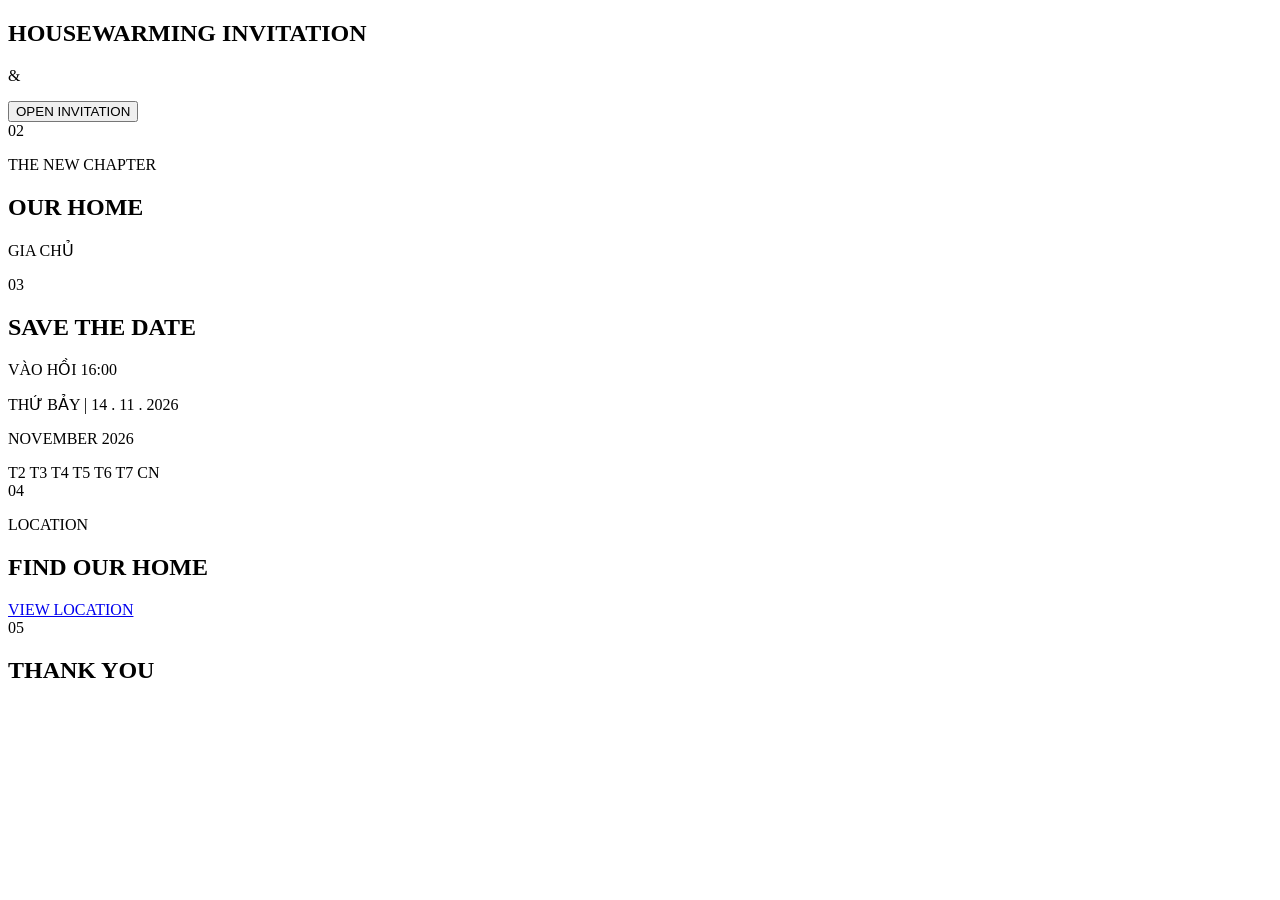
==== index.html @ 976f83f4 "doi_filehtml_raNgoai" ====
<!DOCTYPE html>
<html lang="vi">

<head>
  <meta charset="UTF-8" />
  <meta name="viewport" content="width=device-width, initial-scale=1.0" />
  <meta name="description" content="Housewarming Invitation — Đoàn Văn Phong &amp; Nguyễn Thị Thảo" />
  <title>Housewarming Invitation — Đoàn Văn Phong &amp; Nguyễn Thị Thảo</title>

  <!-- Google Fonts: Cormorant Garamond (Editorial Serif) & Be Vietnam Pro (Clean Sans-Serif hỗ trợ tiếng Việt) -->
  <link rel="preconnect" href="https://fonts.googleapis.com" />
  <link rel="preconnect" href="https://fonts.gstatic.com" crossorigin />
  <link
    href="https://fonts.googleapis.com/css2?family=Be+Vietnam+Pro:wght@300;400;500&family=Cormorant+Garamond:ital,wght@0,300;0,400;0,500;0,600;1,400&display=swap"
    rel="stylesheet" />

  <link rel="stylesheet" href="css/style.css" />
  <link rel="stylesheet" href="css/responsive.css" />
  <link rel="stylesheet" href="css/animations.css" />
</head>

<body>
  <main id="app" class="invitation-canvas">
    <!-- ============================================================
           SECTION 01 — THE INVITATION (Minimalist Cover, No House Photo)
           ============================================================ -->
    <section id="section-invitation" class="editorial-section section-invitation" aria-labelledby="invitation-heading"
      data-section="invitation">
      <div class="paper-card paper-card--cover" data-animate-group>
        <div class="cover-top" data-animate-item>
          <p class="editorial-kicker" id="invitation-subtitle"></p>
          <h1 class="display-heading display-heading--cover" id="invitation-heading">
            HOUSEWARMING INVITATION
          </h1>
        </div>

        <div class="vertical-hairline" aria-hidden="true" data-animate-item></div>

        <div class="cover-hosts" data-animate-item>
          <p class="micro-caption" id="invitation-role-label"></p>
          <div class="hosts-monogram" id="invitation-hosts">
            <span class="host-name" id="invitation-host-1"></span>
            <span class="host-ampersand" id="invitation-host-sep">&amp;</span>
            <span class="host-name" id="invitation-host-2"></span>
          </div>
        </div>

        <div class="vertical-hairline" aria-hidden="true" data-animate-item></div>

        <div class="cover-bottom" data-animate-item>
          <p class="editorial-lead" id="invitation-message"></p>
          <p class="cover-date-stamp" id="invitation-date-stamp"></p>
          <div class="cover-action">
            <button type="button" class="editorial-btn editorial-btn--dark" id="open-invitation-btn"
              data-action="open-invitation">
              OPEN INVITATION
            </button>
          </div>
        </div>
      </div>
    </section>

    <!-- ============================================================
           SECTION 02 — OUR HOME (Editorial Magazine Composition)
           ============================================================ -->
    <section id="section-our-home" class="editorial-section section-our-home" aria-labelledby="our-home-heading"
      data-section="our-home">
      <div class="paper-card paper-card--editorial" data-animate-group>
        <div class="our-home-magazine">
          <header class="our-home-header" data-animate-item>
            <span class="section-numeral" id="our-home-number">02</span>
            <p class="editorial-kicker" id="our-home-eyebrow">THE NEW CHAPTER</p>
            <h2 class="display-heading display-heading--xl" id="our-home-heading">
              OUR HOME
            </h2>
            <p class="editorial-subhead" id="our-home-subtitle"></p>
          </header>

          <div class="our-home-visual" data-animate-item>
            <figure class="editorial-figure editorial-figure--magazine" id="our-home-figure"></figure>
          </div>

          <div class="our-home-story" data-animate-item>
            <div class="story-hosts-signature">
              <span class="micro-caption">GIA CHỦ</span>
              <p class="story-hosts-names" id="our-home-hosts"></p>
            </div>

            <div class="vertical-hairline vertical-hairline--short" aria-hidden="true"></div>

            <p class="body-prose" id="our-home-intro"></p>
            <p class="body-prose body-prose--muted" id="our-home-note"></p>
          </div>
        </div>
      </div>
    </section>

    <!-- ============================================================
           SECTION 03 — THE DATE (Calendar-Style Design — November 2026)
           ============================================================ -->
    <section id="section-date" class="editorial-section section-date" aria-labelledby="date-heading"
      data-section="date">
      <div class="paper-card paper-card--date" data-animate-group>
        <header class="date-header" data-animate-item>
          <span class="section-numeral" id="date-number">03</span>
          <h2 class="display-heading" id="date-heading">SAVE THE DATE</h2>
          <p class="micro-caption micro-caption--preline" id="date-invitation-lead"></p>
        </header>

        <div class="vertical-hairline" aria-hidden="true" data-animate-item></div>

        <div class="event-time-hero" data-animate-item>
          <p class="event-time-line" id="date-time-line">VÀO HỒI 16:00</p>
          <p class="event-date-line" id="date-full-line">
            THỨ BẢY | 14 . 11 . 2026
          </p>
        </div>

        <div class="vertical-hairline" aria-hidden="true" data-animate-item></div>

        <div class="calendar-atelier" data-animate-item>
          <div class="calendar-atelier__header">
            <p class="calendar-month-title" id="calendar-month-heading">
              NOVEMBER 2026
            </p>
          </div>

          <div class="calendar-weekdays" role="row" aria-label="Các thứ trong tuần">
            <span role="columnheader">T2</span>
            <span role="columnheader">T3</span>
            <span role="columnheader">T4</span>
            <span role="columnheader">T5</span>
            <span role="columnheader">T6</span>
            <span role="columnheader">T7</span>
            <span role="columnheader">CN</span>
          </div>

          <div class="calendar-dates-grid" id="calendar-grid" role="grid" aria-labelledby="calendar-month-heading">
          </div>
        </div>
      </div>
    </section>

    <!-- ============================================================
           SECTION 04 — LOCATION (Editorial Dark Atelier Card & Polaroid Frame)
           ============================================================ -->
    <section id="section-location" class="editorial-section section-location" aria-labelledby="location-heading"
      data-section="location">
      <div class="paper-card paper-card--dark-atelier" data-animate-group>
        <header class="location-header" data-animate-item>
          <span class="section-numeral section-numeral--light" id="location-number">
            04
          </span>
          <p class="editorial-kicker editorial-kicker--light" id="location-eyebrow">
            LOCATION
          </p>
          <h2 class="display-heading display-heading--light" id="location-heading">
            FIND OUR HOME
          </h2>
        </header>

        <div class="location-address-block" data-animate-item>
          <p class="location-venue-title" id="location-venue"></p>
          <address class="location-address-text" id="location-address"></address>
        </div>

        <!-- Khung ảnh Polaroid trắng lấy cảm hứng trực tiếp từ mẫu tham chiếu -->
        <div class="location-polaroid" data-animate-item>
          <figure class="editorial-figure editorial-figure--polaroid" id="location-figure"></figure>
          <div class="location-polaroid__caption">
            <p class="polaroid-title" id="polaroid-venue-title"></p>
            <p class="polaroid-subtitle" id="polaroid-address-short"></p>
          </div>
        </div>

        <div class="location-action-area" data-animate-item>
          <a id="location-maps-btn" class="editorial-btn editorial-btn--ivory" href="#" target="_blank"
            rel="noopener noreferrer">
            VIEW LOCATION
          </a>
          <p class="location-disabled-note" id="location-disabled-note" hidden></p>
        </div>
      </div>
    </section>

    <!-- ============================================================
           SECTION 05 — THANK YOU (Minimalist Closing Section, No Photo)
           ============================================================ -->
    <section id="section-thank-you" class="editorial-section section-thank-you" aria-labelledby="thank-you-heading"
      data-section="thank-you">
      <div class="paper-card paper-card--closing" data-animate-group>
        <span class="section-numeral" id="thank-you-number" data-animate-item>
          05
        </span>
        <p class="editorial-kicker" id="thank-you-subtitle" data-animate-item></p>
        <h2 class="display-heading display-heading--xl" id="thank-you-heading" data-animate-item>
          THANK YOU
        </h2>

        <div class="vertical-hairline" aria-hidden="true" data-animate-item></div>

        <p class="thank-you-prose" id="thank-you-message" data-animate-item></p>

        <div class="vertical-hairline" aria-hidden="true" data-animate-item></div>

        <div class="thank-you-signoff" data-animate-item>
          <p class="micro-caption" id="thank-you-closing-note"></p>
          <p class="closing-hosts-names" id="thank-you-hosts"></p>
        </div>
      </div>
    </section>
  </main>

  <script type="module" src="js/main.js"></script>
</body>

</html>
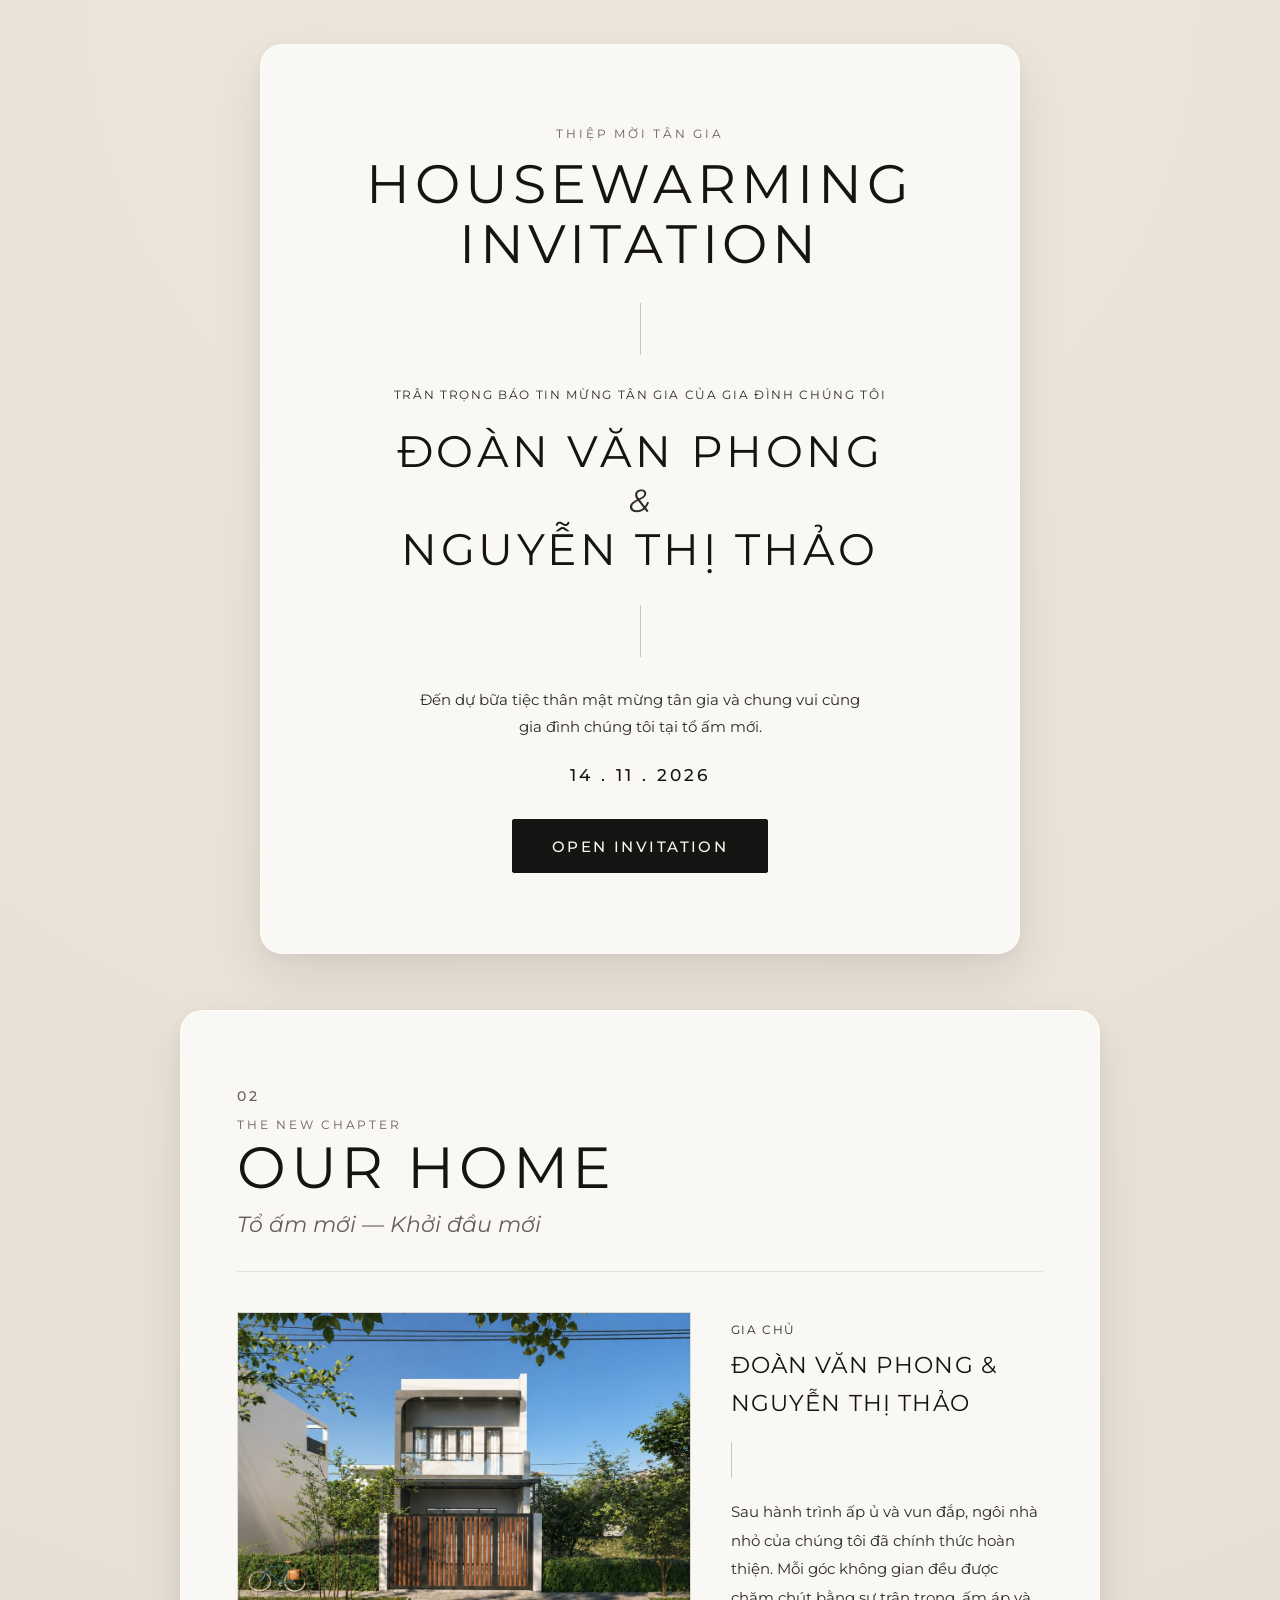
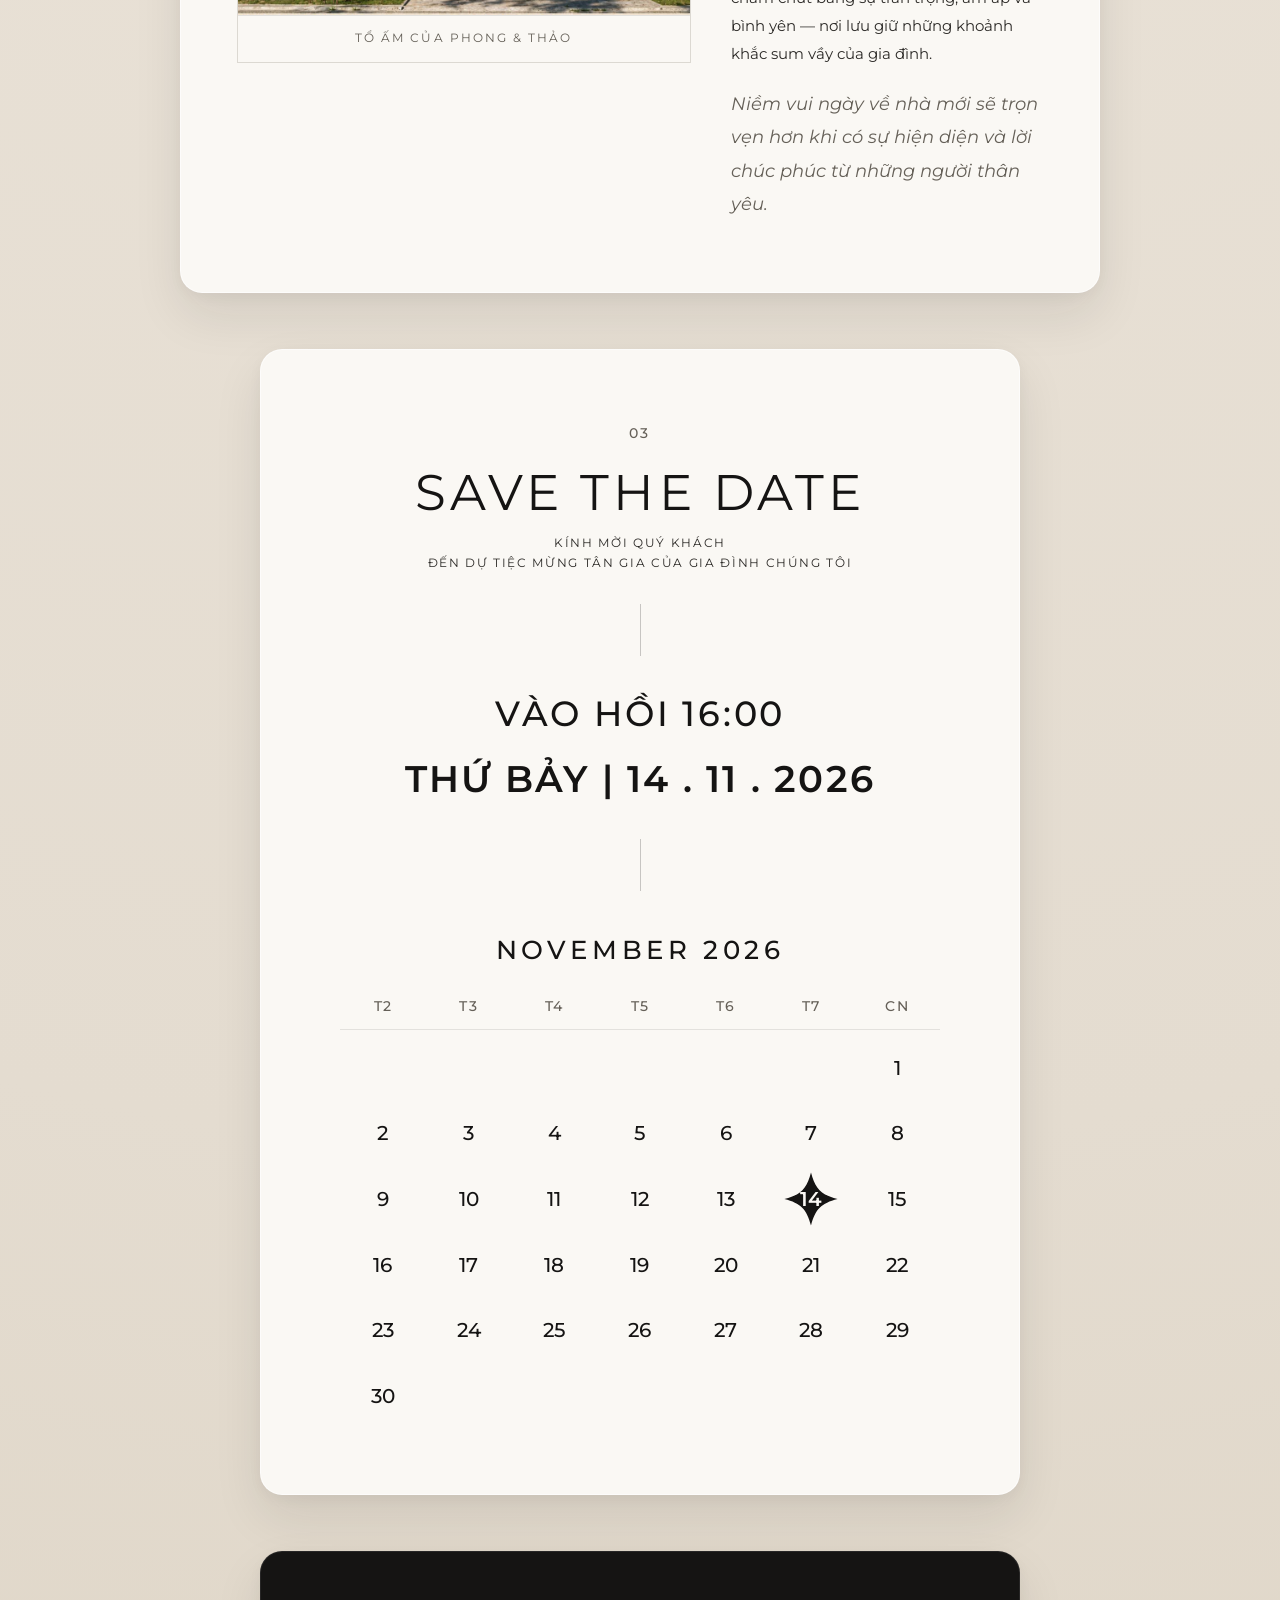
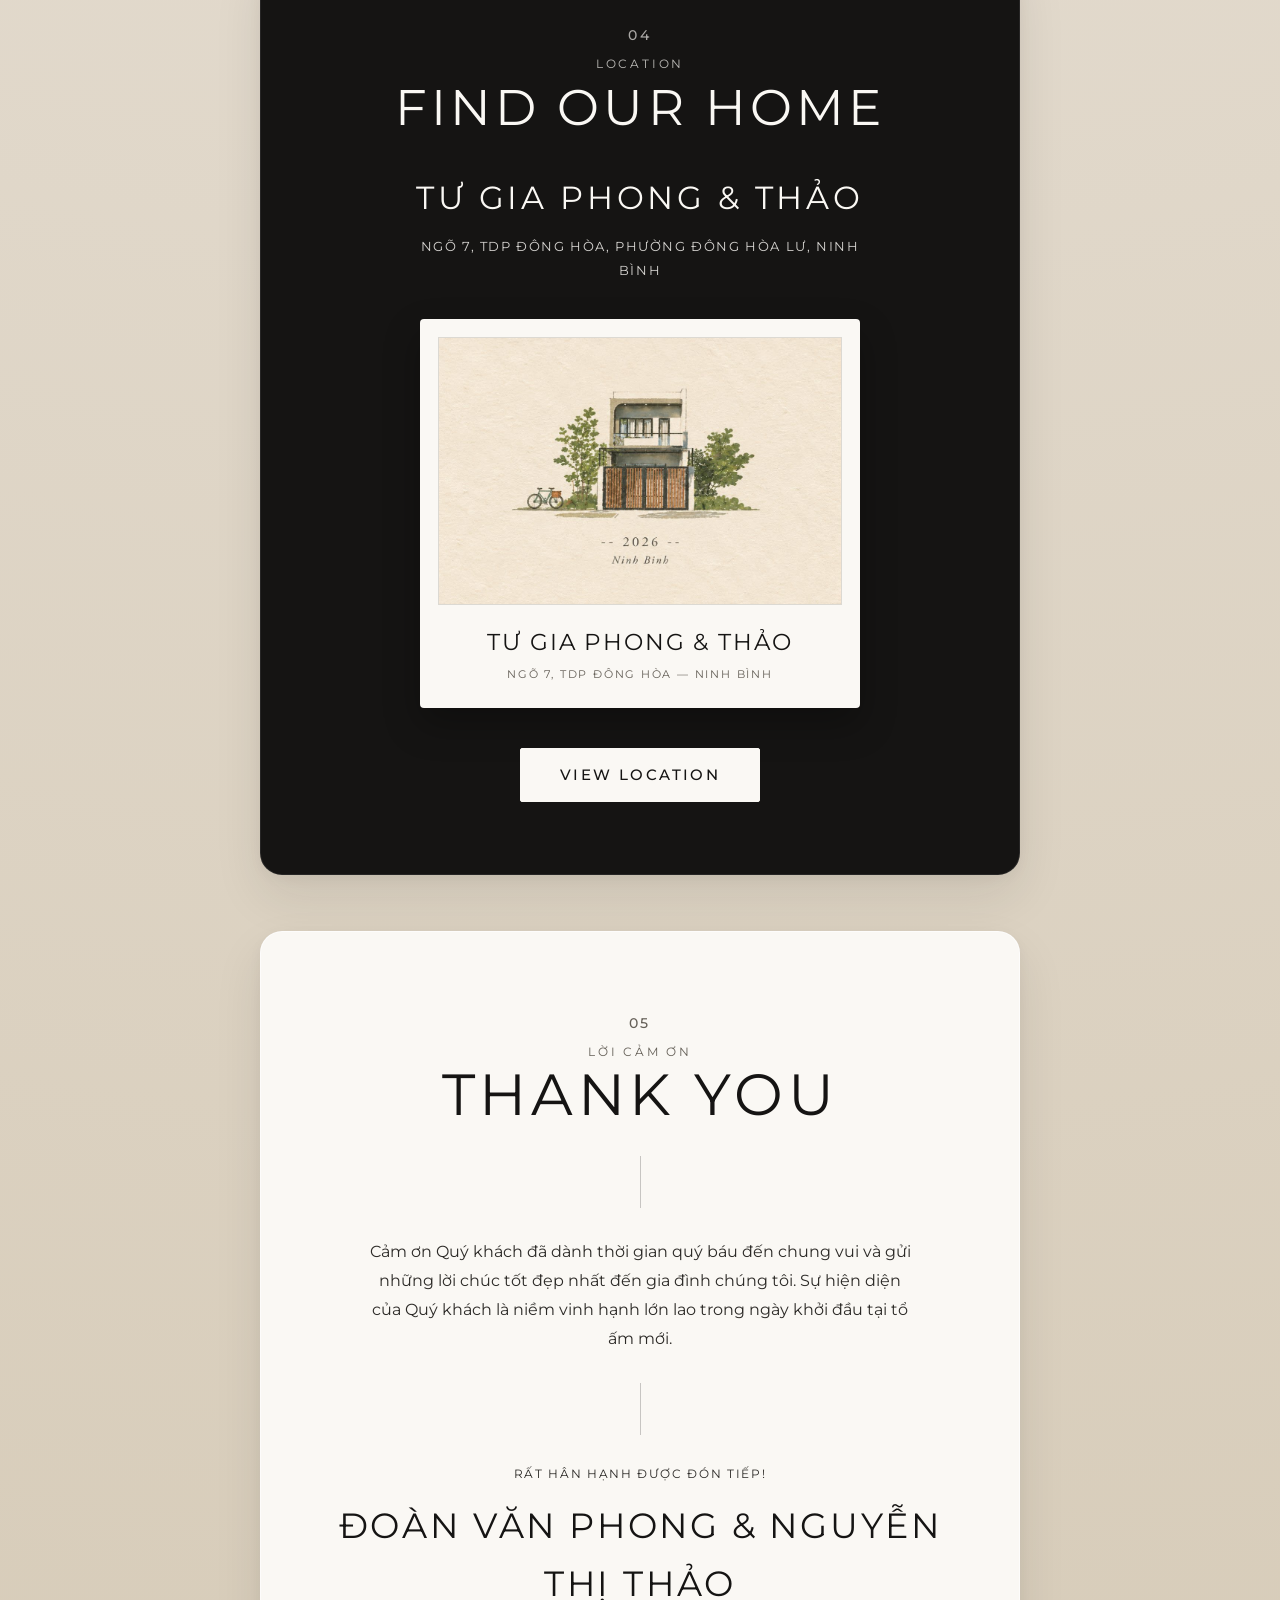
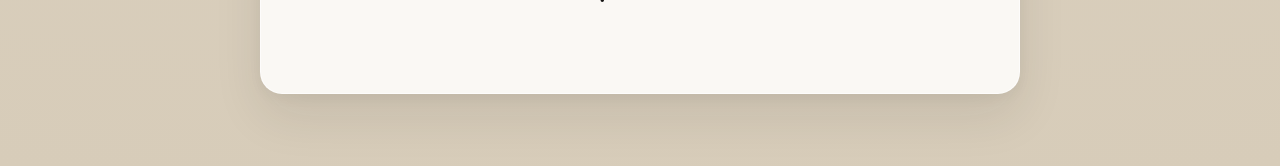
==== commit 9c62889a: "doi_font" ====
--- a/index.html
+++ b/index.html
@@ -7,11 +7,11 @@
   <meta name="description" content="Housewarming Invitation — Đoàn Văn Phong &amp; Nguyễn Thị Thảo" />
   <title>Housewarming Invitation — Đoàn Văn Phong &amp; Nguyễn Thị Thảo</title>
 
-  <!-- Google Fonts: Cormorant Garamond (Editorial Serif) & Be Vietnam Pro (Clean Sans-Serif hỗ trợ tiếng Việt) -->
+  <!-- Google Fonts: Montserrat (geometric sans-serif, hỗ trợ đầy đủ tiếng Việt, có italic thật) -->
   <link rel="preconnect" href="https://fonts.googleapis.com" />
   <link rel="preconnect" href="https://fonts.gstatic.com" crossorigin />
   <link
-    href="https://fonts.googleapis.com/css2?family=Be+Vietnam+Pro:wght@300;400;500&family=Cormorant+Garamond:ital,wght@0,300;0,400;0,500;0,600;1,400&display=swap"
+    href="https://fonts.googleapis.com/css2?family=Montserrat:ital,wght@0,300;0,400;0,500;0,600;0,700;1,400&display=swap&subset=vietnamese"
     rel="stylesheet" />
 
   <link rel="stylesheet" href="css/style.css" />
--- a/css/style.css
+++ b/css/style.css
@@ -0,0 +1,742 @@
+/* ==========================================================================
+   style.css — Luxury Editorial Housewarming Invitation
+   Palette: Ivory, Beige & Black (Inspired by Inkaphy Print Atelier Reference)
+   ========================================================================== */
+
+/* 1. CSS Custom Properties (Design Tokens) */
+:root {
+  /* Color Palette — Ivory, Beige & Black */
+  --color-canvas-beige: #e4dcd0;
+  --color-canvas-beige-deep: #d7ccb9;
+  --color-paper-ivory: #faf8f4;
+  --color-paper-warm: #f3efe7;
+  --color-ink-black: #151413;
+  --color-ink-charcoal: #2c2a27;
+  --color-ink-muted: #656058;
+  --color-ink-subtle: #8c857b;
+  --color-hairline: rgba(21, 20, 19, 0.22);
+  --color-hairline-soft: rgba(21, 20, 19, 0.1);
+  --color-hairline-light: rgba(250, 248, 244, 0.24);
+
+  /* Typography */
+  /* Typography */
+  /* Font toàn trang: Montserrat. Muốn đổi font, chỉ cần sửa 2 dòng này
+     (và link Google Fonts trong index.html). */
+  --font-serif: "Montserrat", "Segoe UI", Arial, sans-serif; /* tiêu đề, tên, ngày tháng */
+  --font-sans: "Montserrat", "Segoe UI", Arial, sans-serif;  /* nội dung */
+
+  /* Spacing & Sizes */
+  --container-width: 760px;
+  --container-wide: 920px;
+  --section-gap: 3.5rem;
+  --card-padding-y: 4.5rem;
+  --card-padding-x: 3.5rem;
+
+  /* Borders & Shadows */
+  --radius-card: 22px;
+  --radius-frame: 4px;
+  --shadow-paper: 0 22px 50px rgba(21, 20, 19, 0.09),
+    0 4px 14px rgba(21, 20, 19, 0.04);
+}
+
+/* 2. Reset & Base */
+*,
+*::before,
+*::after {
+  box-sizing: border-box;
+  margin: 0;
+  padding: 0;
+}
+
+html {
+  font-size: 16px;
+  scroll-behavior: smooth;
+  background-color: var(--color-canvas-beige);
+  color: var(--color-ink-black);
+  -webkit-font-smoothing: antialiased;
+  -moz-osx-font-smoothing: grayscale;
+}
+
+body {
+  min-height: 100vh;
+  font-family: var(--font-sans);
+  font-weight: 400;
+  line-height: 1.65;
+  color: var(--color-ink-black);
+  background: radial-gradient(circle at 50% 0%,
+      #ede6dc 0%,
+      var(--color-canvas-beige) 55%,
+      var(--color-canvas-beige-deep) 100%);
+  overflow-x: hidden;
+}
+
+img {
+  display: block;
+  max-width: 100%;
+  height: auto;
+}
+
+address {
+  font-style: normal;
+}
+
+button,
+a {
+  font: inherit;
+  color: inherit;
+}
+
+/* 3. Global Single-Page Vertical Layout */
+.invitation-canvas {
+  display: flex;
+  flex-direction: column;
+  align-items: center;
+  gap: var(--section-gap);
+  padding: 2.75rem 1.25rem 4.5rem;
+  width: 100%;
+}
+
+.editorial-section {
+  width: 100%;
+  display: flex;
+  justify-content: center;
+}
+
+/* Paper Card Containers */
+.paper-card {
+  width: 100%;
+  max-width: var(--container-width);
+  background-color: var(--color-paper-ivory);
+  border-radius: var(--radius-card);
+  box-shadow: var(--shadow-paper);
+  border: 1px solid rgba(255, 255, 255, 0.65);
+  padding: var(--card-padding-y) var(--card-padding-x);
+  position: relative;
+}
+
+.paper-card--editorial {
+  max-width: var(--container-wide);
+}
+
+.paper-card--dark-atelier {
+  background-color: var(--color-ink-black);
+  color: var(--color-paper-ivory);
+  border-color: rgba(250, 248, 244, 0.08);
+}
+
+/* 4. Shared Editorial Typography & Dividers */
+.section-numeral {
+  display: inline-block;
+  font-family: var(--font-serif);
+  font-size: 0.85rem;
+  font-weight: 500;
+  letter-spacing: 0.22em;
+  color: var(--color-ink-muted);
+  margin-bottom: 0.5rem;
+}
+
+.section-numeral--light {
+  color: rgba(250, 248, 244, 0.65);
+}
+
+.editorial-kicker {
+  font-family: var(--font-sans);
+  font-size: 0.72rem;
+  font-weight: 400;
+  letter-spacing: 0.24em;
+  text-transform: uppercase;
+  color: var(--color-ink-muted);
+}
+
+.editorial-kicker--light {
+  color: rgba(250, 248, 244, 0.72);
+}
+
+.display-heading {
+  font-family: var(--font-serif);
+  font-weight: 400;
+  font-size: clamp(2.1rem, 4.5vw, 3.15rem);
+  line-height: 1.12;
+  letter-spacing: 0.08em;
+  text-transform: uppercase;
+  color: var(--color-ink-black);
+}
+
+.display-heading--cover {
+  font-size: clamp(2.15rem, 5vw, 3.35rem);
+  letter-spacing: 0.09em;
+  margin-top: 0.6rem;
+}
+
+.display-heading--xl {
+  font-size: clamp(2.4rem, 5.2vw, 3.6rem);
+  letter-spacing: 0.08em;
+}
+
+.display-heading--light {
+  color: var(--color-paper-ivory);
+  margin-top: 0.35rem;
+}
+
+.editorial-subhead {
+  font-family: var(--font-serif);
+  font-style: italic;
+  font-size: clamp(1.15rem, 2.2vw, 1.4rem);
+  color: var(--color-ink-muted);
+  margin-top: 0.4rem;
+}
+
+.micro-caption {
+  font-family: var(--font-sans);
+  font-size: 0.74rem;
+  font-weight: 400;
+  letter-spacing: 0.14em;
+  line-height: 1.75;
+  text-transform: uppercase;
+  color: var(--color-ink-charcoal);
+}
+
+.micro-caption--preline {
+  white-space: pre-line;
+}
+
+.vertical-hairline {
+  width: 1px;
+  height: 52px;
+  background-color: var(--color-hairline);
+  margin: 1.85rem auto;
+}
+
+.vertical-hairline--short {
+  height: 36px;
+  margin: 1.25rem 0;
+}
+
+/* Editorial Buttons (Inspired by reference 'PHẢN HỒI' button) */
+.editorial-btn {
+  display: inline-flex;
+  align-items: center;
+  justify-content: center;
+  min-height: 48px;
+  padding: 0.85rem 2.4rem;
+  font-family: var(--font-serif);
+  font-size: 0.95rem;
+  font-weight: 500;
+  letter-spacing: 0.16em;
+  text-transform: uppercase;
+  text-decoration: none;
+  border-radius: 2px;
+  cursor: pointer;
+  transition: background-color 0.25s ease, color 0.25s ease,
+    border-color 0.25s ease, transform 0.2s ease;
+}
+
+.editorial-btn--dark {
+  background-color: var(--color-ink-black);
+  color: var(--color-paper-ivory);
+  border: 1px solid var(--color-ink-black);
+}
+
+.editorial-btn--dark:hover,
+.editorial-btn--dark:focus-visible {
+  background-color: transparent;
+  color: var(--color-ink-black);
+}
+
+.editorial-btn--ivory {
+  background-color: var(--color-paper-ivory);
+  color: var(--color-ink-black);
+  border: 1px solid var(--color-paper-ivory);
+}
+
+.editorial-btn--ivory:hover,
+.editorial-btn--ivory:focus-visible {
+  background-color: transparent;
+  color: var(--color-paper-ivory);
+}
+
+.editorial-btn--disabled,
+.editorial-btn--disabled:hover,
+.editorial-btn--disabled:focus-visible {
+  background-color: rgba(250, 248, 244, 0.12);
+  color: rgba(250, 248, 244, 0.55);
+  border-color: rgba(250, 248, 244, 0.22);
+  cursor: not-allowed;
+  pointer-events: none;
+}
+
+/* Photographic Figures & Clearly Marked Missing-Asset Placeholders */
+.editorial-figure {
+  width: 100%;
+  background-color: var(--color-paper-warm);
+  border: 1px solid var(--color-hairline-soft);
+  overflow: hidden;
+  position: relative;
+}
+
+.editorial-figure img {
+  width: 100%;
+  height: 100%;
+  object-fit: cover;
+}
+
+.photo-placeholder {
+  width: 100%;
+  min-height: 380px;
+  padding: 2.5rem 1.75rem;
+  display: flex;
+  flex-direction: column;
+  align-items: center;
+  justify-content: center;
+  text-align: center;
+  gap: 1rem;
+  background: linear-gradient(180deg,
+      var(--color-paper-ivory) 0%,
+      var(--color-paper-warm) 100%);
+  border: 1px dashed rgba(21, 20, 19, 0.28);
+}
+
+.photo-placeholder__frame {
+  width: 76px;
+  height: 98px;
+  border: 1px solid var(--color-ink-black);
+  border-radius: 38px 38px 0 0;
+  position: relative;
+  margin-bottom: 0.25rem;
+}
+
+.photo-placeholder__frame::after {
+  content: "";
+  position: absolute;
+  inset: 7px;
+  border: 1px solid var(--color-hairline);
+  border-radius: 32px 32px 0 0;
+}
+
+.photo-placeholder__badge {
+  display: inline-block;
+  padding: 0.25rem 0.75rem;
+  font-family: var(--font-sans);
+  font-size: 0.68rem;
+  letter-spacing: 0.18em;
+  text-transform: uppercase;
+  background-color: var(--color-ink-black);
+  color: var(--color-paper-ivory);
+}
+
+.photo-placeholder__title {
+  font-family: var(--font-serif);
+  font-size: 1.25rem;
+  letter-spacing: 0.06em;
+  color: var(--color-ink-black);
+}
+
+.photo-placeholder__path {
+  font-family: var(--font-sans);
+  font-size: 0.78rem;
+  color: var(--color-ink-muted);
+  max-width: 34ch;
+}
+
+.editorial-figcaption {
+  padding: 0.85rem 1rem;
+  font-family: var(--font-sans);
+  font-size: 0.72rem;
+  letter-spacing: 0.18em;
+  text-transform: uppercase;
+  color: var(--color-ink-muted);
+  text-align: center;
+  background-color: var(--color-paper-ivory);
+  border-top: 1px solid var(--color-hairline-soft);
+}
+
+/* ==========================================================================
+   5. SECTION 01 — THE INVITATION (Minimalist Cover)
+   ========================================================================== */
+.paper-card--cover {
+  min-height: min(88vh, 820px);
+  display: flex;
+  flex-direction: column;
+  align-items: center;
+  justify-content: center;
+  text-align: center;
+  padding-block: 5rem;
+}
+
+.cover-top {
+  max-width: 560px;
+}
+
+.cover-hosts {
+  display: flex;
+  flex-direction: column;
+  align-items: center;
+  gap: 1.25rem;
+}
+
+.hosts-monogram {
+  display: flex;
+  flex-direction: column;
+  align-items: center;
+  gap: 0.25rem;
+}
+
+.host-name {
+  font-family: var(--font-serif);
+  font-weight: 400;
+  font-size: clamp(1.9rem, 4.2vw, 2.75rem);
+  line-height: 1.18;
+  letter-spacing: 0.08em;
+  text-transform: uppercase;
+  color: var(--color-ink-black);
+}
+
+.host-ampersand {
+  font-family: var(--font-serif);
+  font-style: italic;
+  font-weight: 400;
+  font-size: clamp(1.5rem, 3vw, 2rem);
+  line-height: 1.1;
+  color: var(--color-ink-charcoal);
+  margin-block: 0.1rem;
+}
+
+.cover-bottom {
+  max-width: 460px;
+  display: flex;
+  flex-direction: column;
+  align-items: center;
+  gap: 1.35rem;
+}
+
+.editorial-lead {
+  font-size: 0.95rem;
+  color: var(--color-ink-charcoal);
+  line-height: 1.75;
+}
+
+.cover-date-stamp {
+  font-family: var(--font-serif);
+  font-size: 1.05rem;
+  font-weight: 500;
+  letter-spacing: 0.18em;
+  color: var(--color-ink-black);
+}
+
+.cover-action {
+  margin-top: 0.5rem;
+}
+
+/* ==========================================================================
+   6. SECTION 02 — OUR HOME (Editorial Magazine Composition)
+   ========================================================================== */
+.our-home-magazine {
+  display: grid;
+  grid-template-columns: repeat(12, 1fr);
+  gap: 2.5rem;
+  align-items: start;
+}
+
+.our-home-header {
+  grid-column: 1 / 13;
+  border-bottom: 1px solid var(--color-hairline-soft);
+  padding-bottom: 1.75rem;
+}
+
+.our-home-visual {
+  grid-column: 1 / 8;
+}
+
+.editorial-figure--magazine .photo-placeholder {
+  min-height: 440px;
+}
+
+.our-home-story {
+  grid-column: 8 / 13;
+  display: flex;
+  flex-direction: column;
+  justify-content: center;
+  padding-top: 0.5rem;
+}
+
+.story-hosts-signature {
+  display: flex;
+  flex-direction: column;
+  gap: 0.35rem;
+}
+
+.story-hosts-names {
+  font-family: var(--font-serif);
+  font-size: 1.45rem;
+  letter-spacing: 0.05em;
+  text-transform: uppercase;
+  color: var(--color-ink-black);
+}
+
+.body-prose {
+  font-size: 0.96rem;
+  line-height: 1.85;
+  color: var(--color-ink-charcoal);
+}
+
+.body-prose+.body-prose {
+  margin-top: 1.15rem;
+}
+
+.body-prose--muted {
+  font-family: var(--font-serif);
+  font-style: italic;
+  font-size: 1.12rem;
+  color: var(--color-ink-muted);
+}
+
+/* ==========================================================================
+   7. SECTION 03 — THE DATE (Calendar-Style Design — November 2026)
+   ========================================================================== */
+.paper-card--date {
+  text-align: center;
+}
+
+.date-header {
+  display: flex;
+  flex-direction: column;
+  align-items: center;
+  gap: 0.75rem;
+}
+
+.event-time-hero {
+  display: flex;
+  flex-direction: column;
+  align-items: center;
+  gap: 0.35rem;
+}
+
+.event-time-line {
+  font-family: var(--font-serif);
+  font-size: clamp(1.6rem, 3.2vw, 2.2rem);
+  font-weight: 500;
+  letter-spacing: 0.08em;
+  text-transform: uppercase;
+  color: var(--color-ink-black);
+}
+
+.event-date-line {
+  font-family: var(--font-serif);
+  font-size: clamp(1.6rem, 3.6vw, 2.3rem);
+  font-weight: 600;
+  letter-spacing: 0.06em;
+  text-transform: uppercase;
+  color: var(--color-ink-black);
+}
+
+.calendar-atelier {
+  max-width: 600px;
+  margin-inline: auto;
+  padding-top: 0.5rem;
+}
+
+.calendar-atelier__header {
+  margin-bottom: 1.5rem;
+}
+
+.calendar-month-title {
+  font-family: var(--font-serif);
+  font-size: 1.6rem;
+  font-weight: 500;
+  letter-spacing: 0.18em;
+  text-transform: uppercase;
+  color: var(--color-ink-black);
+}
+
+.calendar-weekdays,
+.calendar-dates-grid {
+  display: grid;
+  grid-template-columns: repeat(7, 1fr);
+  align-items: center;
+  justify-items: center;
+}
+
+.calendar-weekdays {
+  margin-bottom: 0.75rem;
+  padding-bottom: 0.65rem;
+  border-bottom: 1px solid var(--color-hairline-soft);
+}
+
+.calendar-weekdays span {
+  font-family: var(--font-sans);
+  font-size: 0.9rem;
+  font-weight: 500;
+  letter-spacing: 0.08em;
+  text-transform: uppercase;
+  color: var(--color-ink-muted);
+}
+
+.calendar-dates-grid {
+  row-gap: 0.85rem;
+}
+
+.calendar-cell {
+  width: 52px;
+  height: 52px;
+  display: inline-flex;
+  align-items: center;
+  justify-content: center;
+  position: relative;
+  font-family: var(--font-serif);
+  font-size: 1.25rem;
+  font-weight: 500;
+  color: var(--color-ink-black);
+  z-index: 1;
+}
+
+.calendar-cell--empty {
+  visibility: hidden;
+  pointer-events: none;
+}
+
+/* Highlighted Day 14 — Editorial 4-Point Diamond Star Emblem from Reference */
+.calendar-cell--highlighted {
+  color: var(--color-paper-ivory);
+  font-weight: 600;
+}
+
+.calendar-cell__star {
+  position: absolute;
+  inset: -3px;
+  width: calc(100% + 6px);
+  height: calc(100% + 6px);
+  z-index: -1;
+  fill: var(--color-ink-black);
+  pointer-events: none;
+}
+
+.calendar-cell__number {
+  position: relative;
+  z-index: 2;
+}
+
+/* ==========================================================================
+   8. SECTION 04 — LOCATION (Dark Atelier Card + White Polaroid Frame)
+   ========================================================================== */
+.paper-card--dark-atelier {
+  text-align: center;
+  display: flex;
+  flex-direction: column;
+  align-items: center;
+  gap: 2.25rem;
+}
+
+.location-header {
+  display: flex;
+  flex-direction: column;
+  align-items: center;
+}
+
+.location-address-block {
+  max-width: 480px;
+  display: flex;
+  flex-direction: column;
+  gap: 0.65rem;
+}
+
+.location-venue-title {
+  font-family: var(--font-serif);
+  font-size: clamp(1.45rem, 3vw, 2rem);
+  letter-spacing: 0.12em;
+  text-transform: uppercase;
+  color: var(--color-paper-ivory);
+}
+
+.location-address-text {
+  font-family: var(--font-sans);
+  font-size: 0.83rem;
+  letter-spacing: 0.12em;
+  line-height: 1.8;
+  text-transform: uppercase;
+  color: rgba(250, 248, 244, 0.84);
+}
+
+/* White Polaroid Frame inside Dark Atelier Section (Matches Reference Center Card) */
+.location-polaroid {
+  width: 100%;
+  max-width: 440px;
+  background-color: var(--color-paper-ivory);
+  color: var(--color-ink-black);
+  padding: 1.15rem 1.15rem 1.5rem;
+  border-radius: var(--radius-frame);
+  box-shadow: 0 16px 36px rgba(0, 0, 0, 0.28);
+}
+
+.editorial-figure--polaroid .photo-placeholder {
+  min-height: 270px;
+}
+
+.location-polaroid__caption {
+  padding-top: 1.15rem;
+  text-align: center;
+}
+
+.polaroid-title {
+  font-family: var(--font-serif);
+  font-size: 1.45rem;
+  letter-spacing: 0.08em;
+  text-transform: uppercase;
+  color: var(--color-ink-black);
+}
+
+.polaroid-subtitle {
+  font-family: var(--font-sans);
+  font-size: 0.7rem;
+  letter-spacing: 0.16em;
+  text-transform: uppercase;
+  color: var(--color-ink-muted);
+  margin-top: 0.25rem;
+}
+
+.location-action-area {
+  display: flex;
+  flex-direction: column;
+  align-items: center;
+  gap: 0.75rem;
+  margin-top: 0.25rem;
+}
+
+.location-disabled-note {
+  font-size: 0.76rem;
+  letter-spacing: 0.06em;
+  color: rgba(250, 248, 244, 0.65);
+  max-width: 42ch;
+}
+
+/* ==========================================================================
+   9. SECTION 05 — THANK YOU (Minimalist Closing Section)
+   ========================================================================== */
+.paper-card--closing {
+  text-align: center;
+  display: flex;
+  flex-direction: column;
+  align-items: center;
+  padding-block: 5rem;
+}
+
+.thank-you-prose {
+  max-width: 50ch;
+  font-size: 0.98rem;
+  line-height: 1.85;
+  color: var(--color-ink-charcoal);
+}
+
+.thank-you-signoff {
+  display: flex;
+  flex-direction: column;
+  align-items: center;
+  gap: 0.75rem;
+}
+
+.closing-hosts-names {
+  font-family: var(--font-serif);
+  font-size: clamp(1.6rem, 3.2vw, 2.2rem);
+  letter-spacing: 0.08em;
+  text-transform: uppercase;
+  color: var(--color-ink-black);
+}
--- a/css/responsive.css
+++ b/css/responsive.css
@@ -0,0 +1,134 @@
+/* ==========================================================================
+   responsive.css — Responsive Breakpoints (375px, 390px, 768px, 1440px)
+   ========================================================================== */
+
+/* Tablet & Below (<= 900px): Reflow Our Home editorial magazine grid into vertical stack */
+@media (max-width: 900px) {
+  .our-home-magazine {
+    grid-template-columns: 1fr;
+    gap: 2rem;
+  }
+
+  .our-home-header,
+  .our-home-visual,
+  .our-home-story {
+    grid-column: 1 / -1;
+  }
+
+  .editorial-figure--magazine .photo-placeholder {
+    min-height: 340px;
+  }
+}
+
+/* Tablet Portrait (<= 768px) */
+@media (max-width: 768px) {
+  :root {
+    --section-gap: 2.25rem;
+    --card-padding-y: 3.5rem;
+    --card-padding-x: 2rem;
+    --radius-card: 18px;
+  }
+
+  .invitation-canvas {
+    padding: 1.5rem 1rem 3rem;
+  }
+
+  .paper-card--cover {
+    min-height: auto;
+    padding-block: 3.75rem;
+  }
+}
+
+/* Mobile Devices (375px / 390px / <= 480px) */
+@media (max-width: 480px) {
+  :root {
+    --section-gap: 1.75rem;
+    --card-padding-y: 2.75rem;
+    --card-padding-x: 1.35rem;
+    --radius-card: 16px;
+  }
+
+  .invitation-canvas {
+    padding: 1rem 0.75rem 2.5rem;
+  }
+
+  .vertical-hairline {
+    height: 40px;
+    margin: 1.35rem auto;
+  }
+
+  .display-heading--cover {
+    font-size: 1.6rem;
+    letter-spacing: 0.04em;
+  }
+
+  .display-heading,
+  .display-heading--xl {
+    font-size: 1.75rem;
+    letter-spacing: 0.04em;
+  }
+
+  .host-name {
+    font-size: 1.45rem;
+  }
+
+  .editorial-btn {
+    width: 100%;
+    max-width: 280px;
+    padding-inline: 1.25rem;
+  }
+
+  .photo-placeholder {
+    min-height: 260px;
+    padding: 2rem 1.15rem;
+  }
+
+  .editorial-figure--magazine .photo-placeholder {
+    min-height: 280px;
+  }
+
+  .event-time-line {
+    font-size: 1.4rem;
+  }
+
+  .event-date-line {
+    font-size: 1.3rem;
+    letter-spacing: 0.04em;
+  }
+
+  .calendar-month-title {
+    font-size: 1.3rem;
+  }
+
+  .calendar-weekdays span {
+    font-size: 0.8rem;
+    letter-spacing: 0.04em;
+  }
+
+  .calendar-cell {
+    width: 40px;
+    height: 40px;
+    font-size: 1.08rem;
+  }
+
+  .location-polaroid {
+    padding: 0.85rem 0.85rem 1.25rem;
+  }
+
+  .polaroid-title {
+    font-size: 1.2rem;
+  }
+}
+
+/* Wide Desktop (>= 1440px) */
+@media (min-width: 1440px) {
+  :root {
+    --container-width: 800px;
+    --container-wide: 980px;
+    --section-gap: 4rem;
+  }
+
+  .invitation-canvas {
+    padding-block: 3.5rem 5.5rem;
+  }
+}
--- a/css/animations.css
+++ b/css/animations.css
@@ -0,0 +1,18 @@
+/* ==========================================================================
+   animations.css — CSS Hooks Reserved for Phase 5
+   Phase 4: All sections & elements remain visible by default.
+   The complete staggered scroll animation & cover opening transition
+   are intentionally deferred to Phase 5.
+   ========================================================================== */
+
+[data-animate-group],
+[data-animate-item] {
+  opacity: 1;
+  transform: none;
+}
+
+@media (prefers-reduced-motion: reduce) {
+  html {
+    scroll-behavior: auto;
+  }
+}
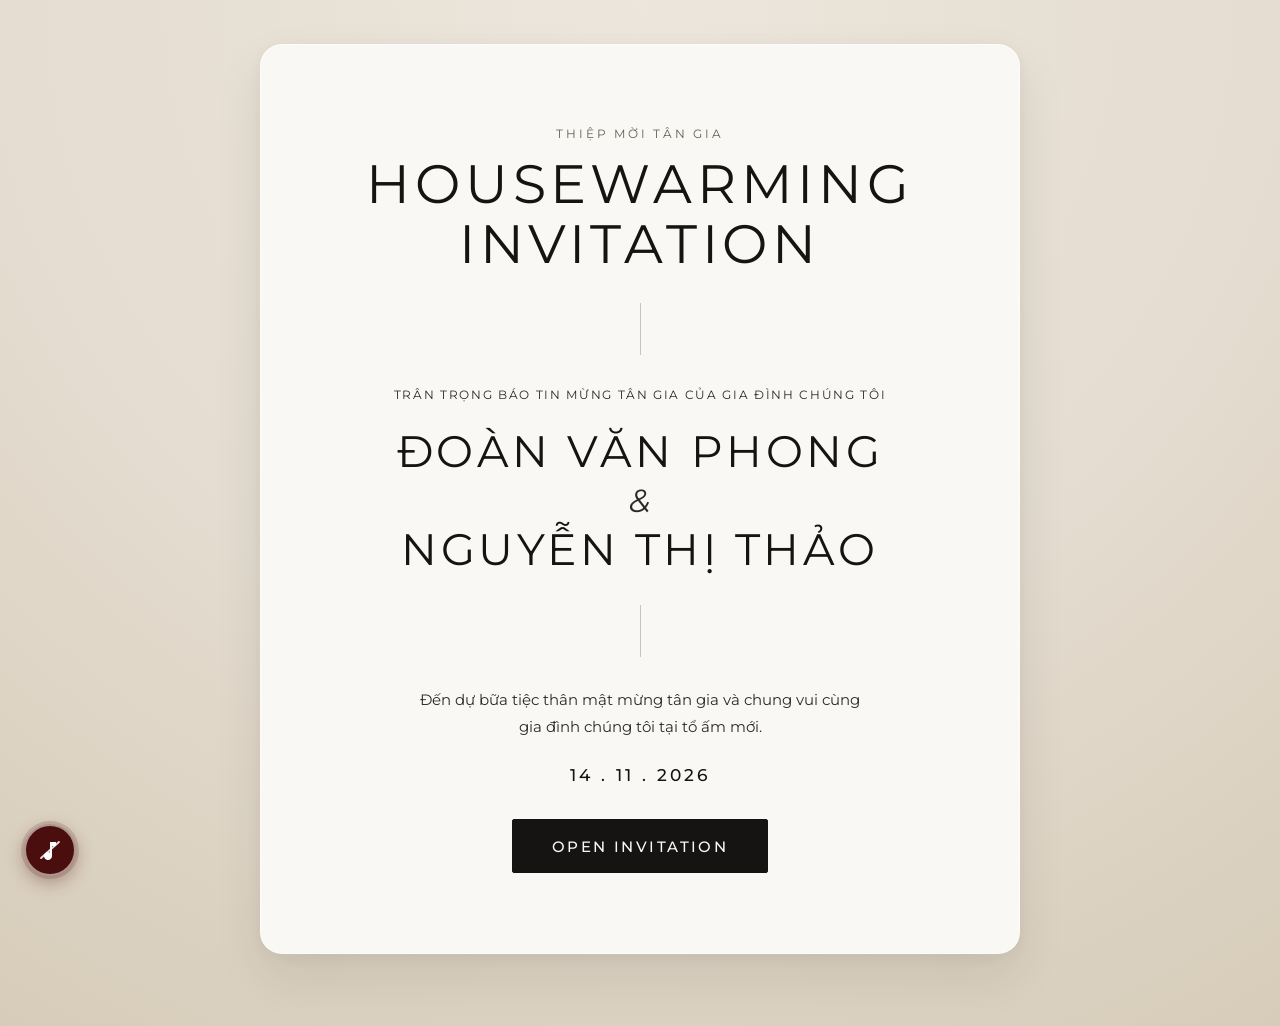
==== commit a0636430: "them_nhac" ====
--- a/index.html
+++ b/index.html
@@ -211,6 +211,32 @@
     </section>
   </main>
 
+  <!-- Nút phát nhạc cố định ở góc dưới bên trái màn hình -->
+  <button
+    type="button"
+    id="music-toggle-btn"
+    class="music-fab is-paused"
+    aria-label="Bật / Tắt nhạc nền"
+    aria-pressed="false"
+    title="Bật / Tắt nhạc nền"
+  >
+    <svg
+      class="music-fab__icon"
+      viewBox="0 0 24 24"
+       aria-hidden="true"
+      focusable="false"
+    >
+      <!-- Hình nốt nhạc đơn (eighth note) màu trắng giống ảnh mẫu -->
+      <path
+        d="M12 4v10.55A4 4 0 1 0 14 18V8h4V4h-6Z"
+        fill="currentColor"
+      />
+    </svg>
+    <span class="music-fab__slash" aria-hidden="true"></span>
+  </button>
+
+  <audio id="bg-music" loop preload="auto"></audio>
+
   <script type="module" src="js/main.js"></script>
 </body>
 
--- a/css/style.css
+++ b/css/style.css
@@ -739,4 +739,118 @@
   letter-spacing: 0.08em;
   text-transform: uppercase;
   color: var(--color-ink-black);
-}+}
+
+/* ==========================================================================
+   10. FLOATING MUSIC BUTTON (Góc dưới bên trái như ảnh mẫu)
+   ========================================================================== */
+.music-fab {
+  position: fixed;
+  left: 1.5rem;
+  bottom: 1.5rem;
+  z-index: 999;
+  width: 52px;
+  height: 52px;
+  border-radius: 50%;
+  background-color: #4a0e0e;
+  color: #ffffff;
+  border: 2px solid rgba(255, 255, 255, 0.55);
+  box-shadow: 0 6px 18px rgba(74, 14, 14, 0.36),
+    0 0 0 3px rgba(74, 14, 14, 0.14);
+  display: inline-flex;
+  align-items: center;
+  justify-content: center;
+  cursor: pointer;
+  padding: 0;
+  transition: transform 0.25s ease, box-shadow 0.25s ease, opacity 0.25s ease;
+}
+
+.music-fab:hover,
+.music-fab:focus-visible {
+  transform: scale(1.06);
+  outline: none;
+}
+
+.music-fab[hidden] {
+  display: none !important;
+}
+
+.music-fab__icon {
+  width: 24px;
+  height: 24px;
+  display: block;
+}
+
+/* Vạch chéo mảnh báo trạng thái đang tắt nhạc (ẩn đi khi nhạc đang phát) */
+.music-fab__slash {
+  position: absolute;
+  width: 26px;
+  height: 2px;
+  background-color: rgba(255, 255, 255, 0.85);
+  border-radius: 2px;
+  transform: rotate(-42deg);
+  transition: opacity 0.2s ease, transform 0.2s ease;
+  pointer-events: none;
+}
+
+.music-fab.is-playing .music-fab__slash {
+  opacity: 0;
+  transform: rotate(-42deg) scaleX(0);
+}
+
+/* ==========================================================================
+   10. FLOATING MUSIC BUTTON (Góc dưới bên trái như ảnh mẫu)
+   ========================================================================== */
+.music-fab {
+  position: fixed;
+  left: 1.5rem;
+  bottom: 1.5rem;
+  z-index: 999;
+  width: 52px;
+  height: 52px;
+  border-radius: 50%;
+  background-color: #4a0e0e;
+  color: #ffffff;
+  border: 2px solid rgba(255, 255, 255, 0.55);
+  box-shadow: 0 6px 18px rgba(74, 14, 14, 0.36),
+    0 0 0 3px rgba(74, 14, 14, 0.14);
+  display: inline-flex;
+  align-items: center;
+  justify-content: center;
+  cursor: pointer;
+  padding: 0;
+  transition: transform 0.25s ease, box-shadow 0.25s ease, opacity 0.25s ease;
+}
+
+.music-fab:hover,
+.music-fab:focus-visible {
+  transform: scale(1.06);
+  outline: none;
+}
+
+.music-fab[hidden] {
+  display: none !important;
+}
+
+.music-fab__icon {
+  width: 24px;
+  height: 24px;
+  display: block;
+}
+
+/* Vạch chéo mảnh báo trạng thái đang tắt nhạc (ẩn đi khi nhạc đang phát) */
+.music-fab__slash {
+  position: absolute;
+  width: 26px;
+  height: 2px;
+  background-color: rgba(255, 255, 255, 0.85);
+  border-radius: 2px;
+  transform: rotate(-42deg);
+  transition: opacity 0.2s ease, transform 0.2s ease;
+  pointer-events: none;
+}
+
+.music-fab.is-playing .music-fab__slash {
+  opacity: 0;
+  transform: rotate(-42deg) scaleX(0);
+}
--- a/css/responsive.css
+++ b/css/responsive.css
@@ -118,6 +118,18 @@
   .polaroid-title {
     font-size: 1.2rem;
   }
+
+  .music-fab {
+    left: 1rem;
+    bottom: 1rem;
+    width: 46px;
+    height: 46px;
+  }
+
+  .music-fab__icon {
+    width: 21px;
+    height: 21px;
+  }
 }
 
 /* Wide Desktop (>= 1440px) */
--- a/css/animations.css
+++ b/css/animations.css
@@ -1,18 +1,88 @@
 /* ==========================================================================
-   animations.css — CSS Hooks Reserved for Phase 5
-   Phase 4: All sections & elements remain visible by default.
-   The complete staggered scroll animation & cover opening transition
-   are intentionally deferred to Phase 5.
+   animations.css — Hiệu ứng mở thiệp (Open Invitation) & Fade-in các Section
    ========================================================================== */
 
-[data-animate-group],
-[data-animate-item] {
-  opacity: 1;
-  transform: none;
+/* 1. Trạng thái ban đầu khi mới vào web (chưa bấm OPEN INVITATION):
+      Chỉ hiện Section 01 (.section-invitation).
+      Các Section 02 -> 05 ẩn hoàn toàn với opacity = 0. */
+body:not(.is-invitation-opened) .invitation-canvas {
+  gap: 0;
+  min-height: 100vh;
+  justify-content: center;
 }
 
-@media (prefers-reduced-motion: reduce) {
-  html {
-    scroll-behavior: auto;
+body:not(.is-invitation-opened) .editorial-section:not(.section-invitation) {
+  opacity: 0;
+  visibility: hidden;
+  height: 0;
+  max-height: 0;
+  overflow: hidden;
+  pointer-events: none;
+  transform: translateY(28px);
+}
+
+/* 2. Sau khi bấm nút OPEN INVITATION (body.is-invitation-opened):
+      Mở khóa các Section 02 -> 05 và chạy hiệu ứng hiện dần (fade-in) */
+body.is-invitation-opened .editorial-section:not(.section-invitation) {
+  opacity: 0;
+  visibility: visible;
+  height: auto;
+  max-height: none;
+  overflow: visible;
+  pointer-events: auto;
+  transform: translateY(28px);
+  transition: opacity 0.85s cubic-bezier(0.22, 1, 0.36, 1),
+    transform 0.85s cubic-bezier(0.22, 1, 0.36, 1);
+}
+
+body.is-invitation-opened .editorial-section.is-revealed {
+  opacity: 1 !important;
+  transform: translateY(0) !important;
+}
+
+/* Hiệu ứng Staggered Fade-in cho các phần tử con bên trong từng Section */
+body.is-invitation-opened
+  .editorial-section:not(.section-invitation)
+  [data-animate-item] {
+  opacity: 0;
+  transform: translateY(18px);
+  transition: opacity 0.7s cubic-bezier(0.22, 1, 0.36, 1),
+    transform 0.7s cubic-bezier(0.22, 1, 0.36, 1);
+}
+
+body.is-invitation-opened
+  .editorial-section.is-revealed
+  [data-animate-item].is-visible {
+  opacity: 1 !important;
+  transform: translateY(0) !important;
+}
+
+/* Hiệu ứng xoay nhẹ cho nút nhạc khi đang phát */
+@keyframes musicNoteSpin {
+  0% {
+    transform: rotate(0deg);
+  }
+  100% {
+    transform: rotate(360deg);
   }
 }
+
+@keyframes musicPulseHalo {
+  0%,
+  100% {
+    box-shadow: 0 6px 18px rgba(74, 14, 14, 0.38),
+      0 0 0 3px rgba(74, 14, 14, 0.14);
+  }
+  50% {
+    box-shadow: 0 8px 24px rgba(74, 14, 14, 0.5),
+      0 0 0 8px rgba(74, 14, 14, 0.08);
+  }
+}
+
+.music-fab.is-playing {
+  animation: musicPulseHalo 2.6s ease-in-out infinite;
+}
+
+.music-fab.is-playing .music-fab__icon {
+  animation: musicNoteSpin 6s linear infinite;
+}
